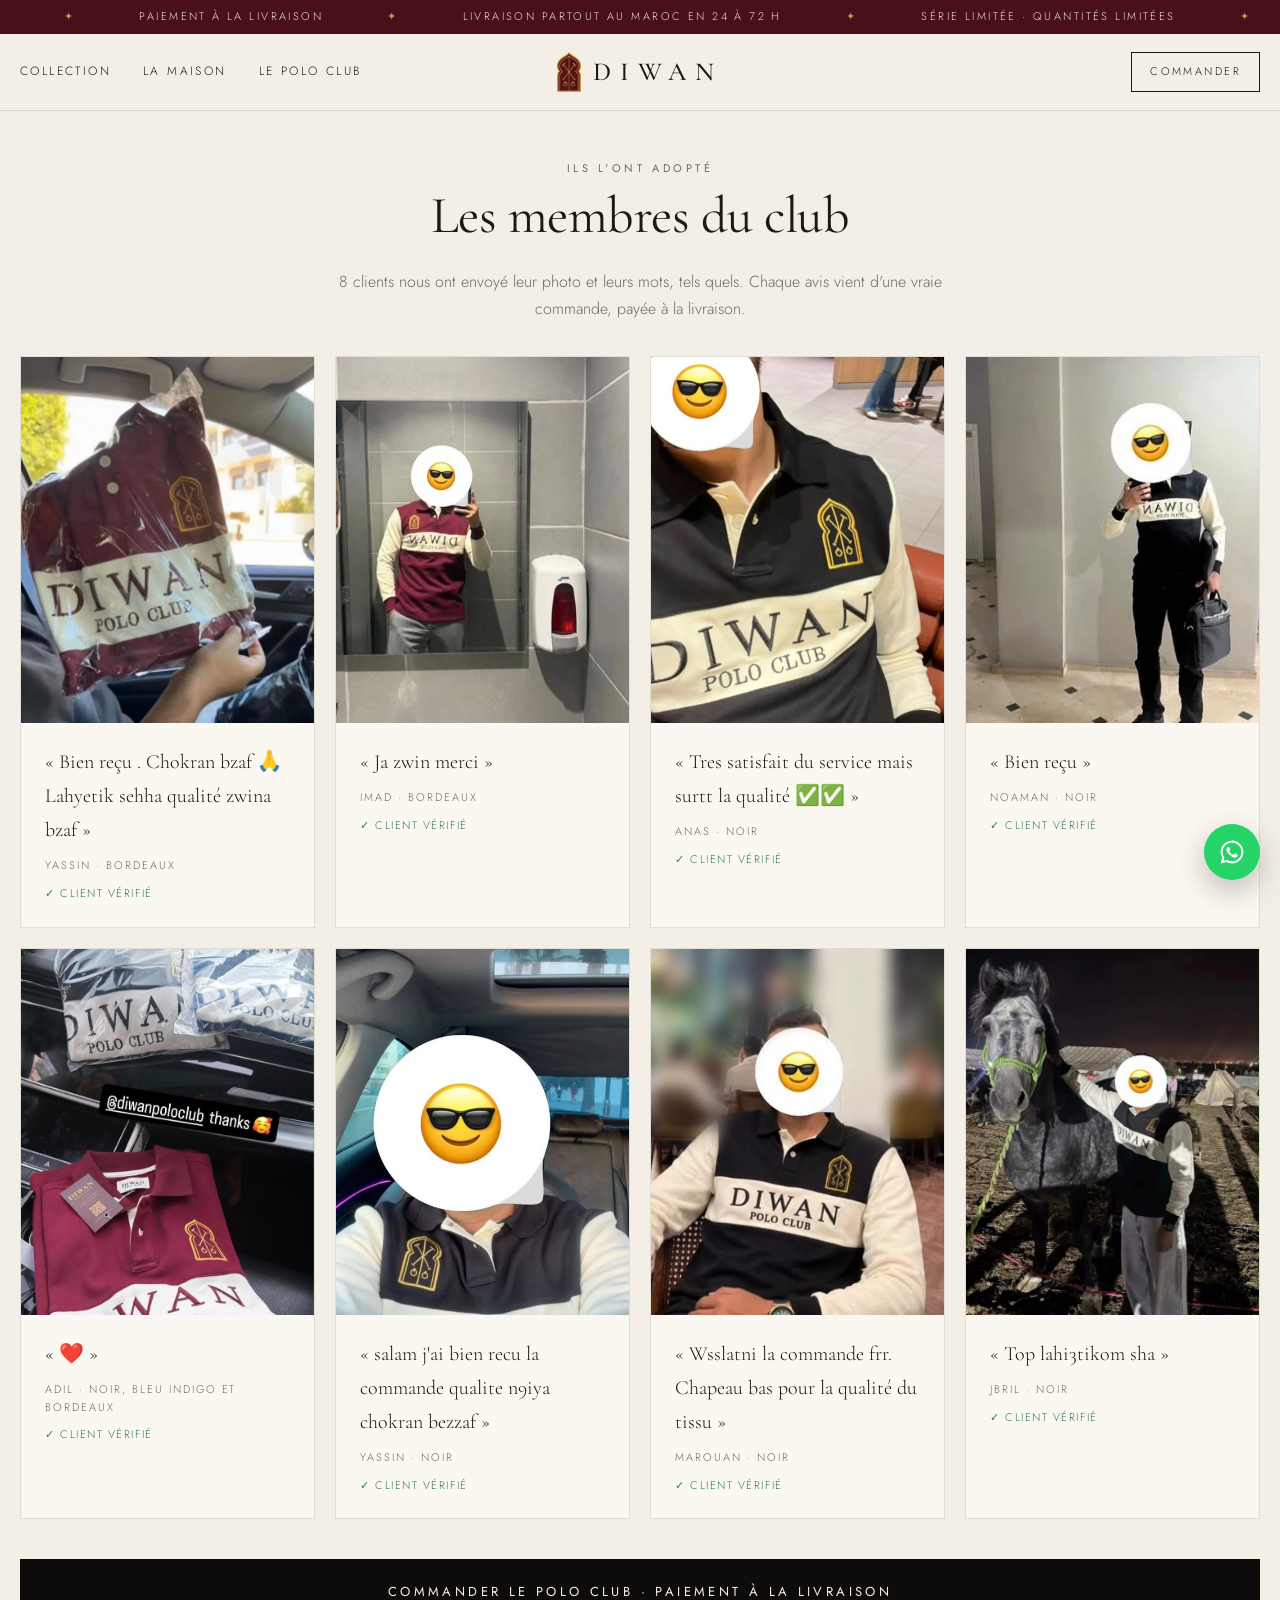
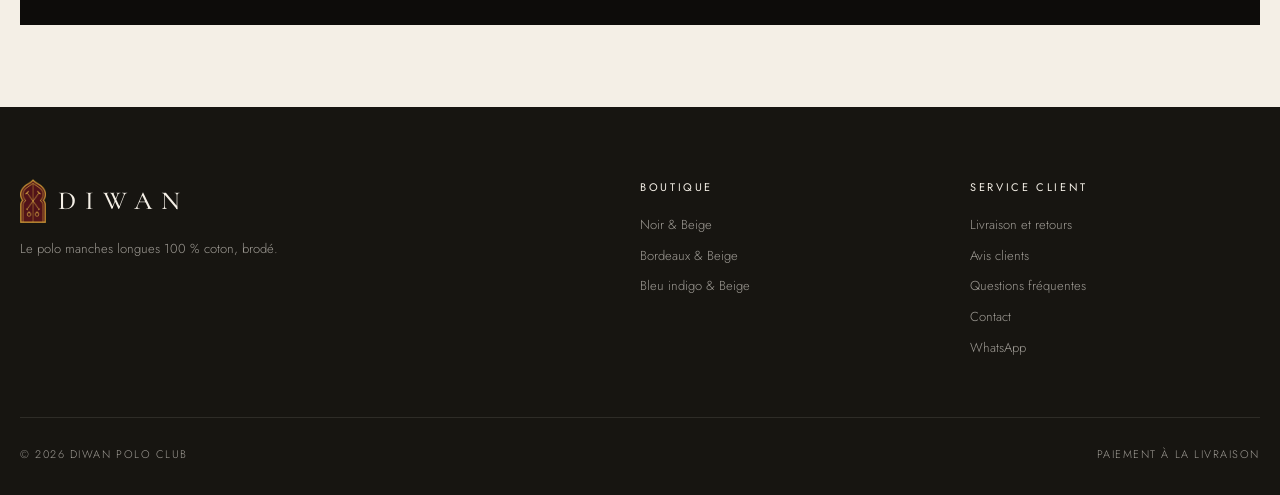
==== avis.html @ 59dc6725 "Avis : bande qui défile seule et au doigt, avis du coloris choisi en premier, page avis.html avec to" ====
<!doctype html>
<html lang="fr">
<head>
  <meta charset="utf-8">
  <meta name="viewport" content="width=device-width, initial-scale=1, viewport-fit=cover">
  <title>Avis clients et photos réelles · DIWAN POLO CLUB</title>
  <meta name="description" content="Les avis et les photos de vrais clients du Polo Club DIWAN, polo manches longues 100 % coton brodé, livré partout au Maroc et payé à la livraison.">
  <link rel="canonical" href="https://diwanclub.ma/avis.html">
  <meta name="theme-color" content="#f4efe6">
  <link rel="icon" type="image/png" href="assets/favicon.png">
  <link rel="apple-touch-icon" href="assets/apple-touch-icon.png">
  <link rel="preconnect" href="https://fonts.googleapis.com">
  <link rel="preconnect" href="https://fonts.gstatic.com" crossorigin>
  <link href="https://fonts.googleapis.com/css2?family=Cormorant+Garamond:ital,wght@0,400;0,500;0,600;1,400&family=Jost:wght@300;400;500&display=swap" rel="stylesheet">
  <link rel="stylesheet" href="css/style.css?v=61">
</head>
<body data-page="avis">

  <div class="annonce"><div class="annonce-piste"></div></div>

  <header class="entete page">
    <div class="wrap">
      <nav class="nav">
        <a href="index.html#collection-section">Collection</a>
        <a href="index.html#maison">La Maison</a>
        <a href="produit.html">Le Polo Club</a>
      </nav>
      <a href="index.html" class="logo" aria-label="DIWAN POLO CLUB, accueil">
        <img class="embleme" src="assets/logo.png" alt="" width="239" height="400">
        <span>DIWAN</span>
      </a>
      <div class="entete-droite"><a href="produit.html" class="btn-entete"><span>Commander</span></a></div>
    </div>
  </header>

  <main>
    <div class="wrap page-texte" style="max-width:1240px">
      <div class="avis-page-tete">
        <p class="eyebrow">Ils l'ont adopté</p>
        <h1>Les membres du club</h1>
        <p><span id="avis-nombre"></span> clients nous ont envoyé leur photo et leurs mots, tels quels. Chaque avis vient d'une vraie commande, payée à la livraison.</p>
      </div>
      <div class="avis-grille avis-toutes" id="avis-page"></div>
      <p class="page-cta"><a href="produit.html" data-vers-produit class="btn btn-noir"><span>Commander le Polo Club · paiement à la livraison</span></a></p>
    </div>
  </main>

  <footer class="pied">
    <div class="wrap">
      <div class="pied-grille">
        <div>
          <div class="logo"><img class="embleme" src="assets/logo.png" alt="" width="239" height="400"><span>DIWAN</span></div>
          <p>Le polo manches longues 100 % coton, brodé.</p>
        </div>
        <div>
          <h4>Boutique</h4>
          <ul><li><a href="produit.html?coloris=noir">Noir & Beige</a></li><li><a href="produit.html?coloris=bordeaux">Bordeaux & Beige</a></li><li><a href="produit.html?coloris=marine">Bleu indigo & Beige</a></li></ul>
        </div>
        <div>
          <h4>Service client</h4>
          <ul><li><a href="livraison-retours.html">Livraison et retours</a></li><li><a href="avis.html">Avis clients</a></li><li><a href="faq.html">Questions fréquentes</a></li><li><a href="contact.html">Contact</a></li><li><a class="lien-wa" href="#">WhatsApp</a></li></ul>
        </div>
      </div>
      <div class="pied-bas"><span>© <span data-annee></span> DIWAN POLO CLUB</span><span>Paiement à la livraison</span></div>
    </div>
  </footer>

  <a class="wa" href="#" target="_blank" rel="noopener" aria-label="Nous écrire sur WhatsApp">
    <svg viewBox="0 0 32 32"><path d="M16 3a13 13 0 0 0-11.2 19.6L3 29l6.6-1.7A13 13 0 1 0 16 3zm0 23.7a10.7 10.7 0 0 1-5.5-1.5l-.4-.2-3.9 1 1-3.8-.2-.4A10.7 10.7 0 1 1 16 26.7zm5.9-8c-.3-.2-1.9-.9-2.2-1s-.5-.2-.7.2-.8 1-1 1.2-.4.2-.7.1a8.8 8.8 0 0 1-4.4-3.8c-.3-.6.3-.5 1-1.7.1-.2 0-.4 0-.5l-1-2.4c-.3-.6-.5-.5-.7-.5h-.6a1.2 1.2 0 0 0-.9.4 3.6 3.6 0 0 0-1.1 2.7 6.3 6.3 0 0 0 1.3 3.3 14.4 14.4 0 0 0 5.5 4.9c2 .9 2.8 1 3.9.8a3.3 3.3 0 0 0 2.1-1.5 2.7 2.7 0 0 0 .2-1.5c-.1-.1-.3-.2-.6-.3z"/></svg>
  </a>

  <script src="js/config.js?v=61"></script>
  <script src="js/app.js?v=61"></script>
</body>
</html>
---- css/style.css ----
:root {
  --noir: #0d0c0a;
  --bordeaux: #4a1019;
  --noir-2: #171511;
  --creme: #f4efe6;
  --creme-2: #e9e2d4;
  --or: #b8975a;
  --or-clair: #d6bd8c;
  --texte: #1b1915;
  --gris: #6f6a60;
  --ligne: rgba(27, 25, 21, 0.12);
  --serif: "Cormorant Garamond", "Times New Roman", serif;
  --sans: "Jost", "Helvetica Neue", Arial, sans-serif;
  --ease: cubic-bezier(0.22, 1, 0.36, 1);
}

* { box-sizing: border-box; margin: 0; padding: 0; }
html { scroll-behavior: smooth; }
body {
  font-family: var(--sans);
  font-weight: 300;
  color: var(--texte);
  background: var(--creme);
  line-height: 1.6;
  -webkit-font-smoothing: antialiased;
  overflow-x: hidden;
}
img, video, svg { display: block; max-width: 100%; }
a { color: inherit; text-decoration: none; }
button { font: inherit; cursor: pointer; border: 0; background: none; color: inherit; }

.wrap { width: min(1240px, 100% - 32px); margin-inline: auto; }
.eyebrow {
  font-size: 11px; letter-spacing: 0.32em; text-transform: uppercase; font-weight: 400; color: var(--or);
}
.serif { font-family: var(--serif); font-weight: 400; }
h1, h2, h3 { font-family: var(--serif); font-weight: 400; line-height: 1.08; letter-spacing: -0.01em; }

/* ---------- Bandeau + en-tête ---------- */
.annonce {
  background: var(--noir); color: var(--creme-2); font-size: 11px; letter-spacing: 0.22em;
  text-transform: uppercase; overflow: hidden; white-space: nowrap; height: 34px; display: flex; align-items: center;
}
.annonce-piste { display: inline-flex; gap: 64px; animation: defile 38s linear infinite; padding-left: 64px; }
.annonce-piste span::before { content: "✦"; color: var(--or); margin-right: 64px; }
@keyframes defile { to { transform: translateX(-50%); } }

.entete {
  position: sticky; top: 0; z-index: 50; transition: background 0.5s var(--ease), color 0.5s var(--ease), border-color 0.5s;
  border-bottom: 1px solid transparent;
}
.entete.sur-video { position: absolute; left: 0; right: 0; top: 34px; color: var(--creme); }
.entete.solide { position: fixed; top: 0; background: rgba(244, 239, 230, 0.94); color: var(--texte); backdrop-filter: blur(14px); border-color: var(--ligne); }
.entete.page { background: var(--creme); border-color: var(--ligne); }
.entete .wrap { display: grid; grid-template-columns: 1fr auto 1fr; align-items: center; height: 76px; }
.logo { font-family: var(--serif); font-size: 26px; letter-spacing: 0.34em; text-align: center; font-weight: 500; }
.nav { display: flex; gap: 32px; font-size: 12px; letter-spacing: 0.2em; text-transform: uppercase; }
.nav a { position: relative; }
.nav a::after { content: ""; position: absolute; left: 0; bottom: -4px; height: 1px; width: 0; background: currentColor; transition: width 0.4s var(--ease); }
.nav a:hover::after { width: 100%; }
.entete-droite { display: flex; justify-content: flex-end; }
.btn-entete { font-size: 11px; letter-spacing: 0.22em; text-transform: uppercase; border: 1px solid currentColor; padding: 10px 18px; transition: 0.3s; }
.btn-entete:hover { background: currentColor; }
.btn-entete:hover span { color: var(--noir); }
.entete.solide .btn-entete:hover span, .entete.page .btn-entete:hover span { color: var(--creme); }

/* ---------- Boutons ---------- */
.btn {
  display: inline-flex; align-items: center; justify-content: center; gap: 12px;
  padding: 18px 38px; font-size: 12px; letter-spacing: 0.26em; text-transform: uppercase; font-weight: 400;
  position: relative; overflow: hidden; transition: color 0.5s var(--ease);
}
.btn::before { content: ""; position: absolute; inset: 0; transform: translateY(101%); transition: transform 0.5s var(--ease); z-index: 0; }
.btn > * { position: relative; z-index: 1; }
.btn-clair { background: var(--creme); color: var(--noir); }
.btn-clair::before { background: var(--or); }
.btn-clair:hover::before { transform: translateY(0); }
.btn-ligne { border: 1px solid rgba(244, 239, 230, 0.6); color: var(--creme); }
.btn-ligne::before { background: var(--creme); }
.btn-ligne:hover { color: var(--noir); }
.btn-ligne:hover::before { transform: translateY(0); }
.btn-noir { background: var(--noir); color: var(--creme); width: 100%; padding: 22px; font-size: 13px; }
.btn-noir::before { background: var(--or); }
.btn-noir:hover::before { transform: translateY(0); }
.btn-noir:disabled { opacity: 0.6; cursor: wait; }

/* ---------- Héros vidéo ---------- */
.heros { position: relative; height: 100svh; min-height: 640px; background: var(--noir); color: var(--creme); overflow: hidden; }
.heros video, .heros .heros-anim { position: absolute; inset: 0; width: 100%; height: 100%; object-fit: cover; }
.heros video { opacity: 0; transition: opacity 1.4s var(--ease); }
.heros video.pret { opacity: 1; }
.heros::after { content: ""; position: absolute; inset: 0; background: linear-gradient(180deg, rgba(13,12,10,.45) 0%, rgba(13,12,10,.05) 40%, rgba(13,12,10,.7) 100%); }
.heros-anim { background: radial-gradient(ellipse at 70% 40%, #5a1420 0%, var(--noir) 65%); display: grid; place-items: center; }
.heros-anim svg { width: min(46vh, 70vw); opacity: 0.9; animation: flotte 9s ease-in-out infinite; filter: drop-shadow(0 40px 60px rgba(0,0,0,.6)); }
@keyframes flotte { 50% { transform: translateY(-14px) rotate(-1deg); } }
.heros-contenu { position: absolute; inset: auto 0 0 0; z-index: 2; padding-bottom: clamp(48px, 9vh, 110px); }
.heros h1 { font-size: clamp(46px, 8.4vw, 128px); max-width: 12ch; margin: 18px 0 28px; }
.heros h1 em { font-style: italic; color: var(--or-clair); }
.heros p.sous { font-size: clamp(15px, 1.4vw, 18px); max-width: 44ch; color: rgba(244,239,230,.82); margin-bottom: 36px; }
.heros .actions { display: flex; gap: 14px; flex-wrap: wrap; }
.defiler { position: absolute; right: 32px; bottom: 40px; z-index: 2; writing-mode: vertical-rl; font-size: 10px; letter-spacing: .3em; text-transform: uppercase; color: rgba(244,239,230,.7); display: flex; align-items: center; gap: 14px; }
.defiler::after { content: ""; width: 1px; height: 60px; background: linear-gradient(var(--creme), transparent); animation: goutte 2.2s var(--ease) infinite; }
@keyframes goutte { 0% { transform: scaleY(0); transform-origin: top; } 50% { transform: scaleY(1); transform-origin: top; } 51% { transform-origin: bottom; } 100% { transform: scaleY(0); transform-origin: bottom; } }

/* ---------- Sections ---------- */
section { padding: clamp(80px, 12vw, 160px) 0; }
.titre-section { text-align: center; margin-bottom: clamp(48px, 7vw, 88px); }
.titre-section h2 { font-size: clamp(38px, 5.4vw, 72px); margin-top: 16px; }
.titre-section p { color: var(--gris); max-width: 52ch; margin: 18px auto 0; }

.collection { display: grid; grid-template-columns: repeat(3, 1fr); gap: clamp(14px, 2vw, 28px); }
.carte { display: block; group: carte; }
.carte-visuel { aspect-ratio: 4 / 5; background: var(--creme-2); position: relative; overflow: hidden; }
.carte-visuel > * { position: absolute; inset: 0; width: 100%; height: 100%; object-fit: cover; transition: transform 1.2s var(--ease); }
.carte:hover .carte-visuel > * { transform: scale(1.05); }
.carte-visuel .polo-svg { padding: 14%; }
.carte-tag { position: absolute; top: 16px; left: 16px; z-index: 2; font-size: 10px; letter-spacing: .24em; text-transform: uppercase; background: var(--creme); padding: 6px 10px; }
.carte-voir { position: absolute; left: 16px; right: 16px; bottom: 16px; z-index: 2; background: var(--noir); color: var(--creme); text-align: center; padding: 14px; font-size: 11px; letter-spacing: .26em; text-transform: uppercase; transform: translateY(calc(100% + 20px)); transition: transform .6s var(--ease); }
.carte:hover .carte-voir { transform: translateY(0); }
.carte-info { display: flex; justify-content: space-between; align-items: baseline; padding-top: 18px; gap: 12px; }
.carte-info h3 { font-size: 26px; }
.carte-info small { display: block; color: var(--gris); font-size: 13px; margin-top: 4px; font-family: var(--sans); }
.carte-prix { font-size: 15px; letter-spacing: .06em; white-space: nowrap; }
.pastilles { display: flex; gap: 6px; margin-top: 10px; }
.pastilles i { width: 12px; height: 12px; border-radius: 50%; border: 1px solid var(--ligne); }

/* Manifeste */
.manifeste { background: var(--noir); color: var(--creme); text-align: center; }
.manifeste blockquote { font-family: var(--serif); font-size: clamp(30px, 4.2vw, 58px); line-height: 1.2; max-width: 22ch; margin: 28px auto 0; }
.manifeste blockquote em { color: var(--or-clair); }
.chiffres { display: grid; grid-template-columns: repeat(4, 1fr); margin-top: clamp(64px, 9vw, 120px); border-top: 1px solid rgba(244,239,230,.14); }
.chiffres div { padding: 40px 12px 0; border-right: 1px solid rgba(244,239,230,.14); }
.chiffres div:last-child { border-right: 0; }
.chiffres strong { display: block; font-family: var(--serif); font-weight: 400; font-size: clamp(40px, 5vw, 68px); color: var(--or-clair); line-height: 1; }
.chiffres span { font-size: 11px; letter-spacing: .24em; text-transform: uppercase; color: rgba(244,239,230,.66); display: block; margin-top: 14px; }

/* Atelier split */
.split { display: grid; grid-template-columns: 1fr 1fr; gap: clamp(32px, 6vw, 100px); align-items: center; }
.split-visuel { aspect-ratio: 4/5; background: linear-gradient(160deg, #5a1420, var(--noir)); position: relative; overflow: hidden; display: grid; place-items: center; color: var(--creme); }
.split-visuel .trame { position: absolute; inset: 0; opacity: .18; background-image: radial-gradient(circle, var(--or-clair) 1px, transparent 1.4px); background-size: 9px 9px; }
.split-visuel span { position: relative; font-family: var(--serif); font-size: clamp(40px, 6vw, 84px); font-style: italic; }
.split h2 { font-size: clamp(36px, 4.6vw, 62px); margin: 18px 0 28px; }
.split p { color: var(--gris); margin-bottom: 18px; max-width: 52ch; }
.liste-fine { list-style: none; margin: 32px 0 40px; border-top: 1px solid var(--ligne); }
.liste-fine li { display: flex; justify-content: space-between; padding: 16px 0; border-bottom: 1px solid var(--ligne); font-size: 14px; }
.liste-fine li b { font-weight: 400; }
.lien-souligne { font-size: 12px; letter-spacing: .24em; text-transform: uppercase; border-bottom: 1px solid currentColor; padding-bottom: 6px; }

/* Engagements */
.engagements { display: grid; grid-template-columns: repeat(4, 1fr); gap: 1px; background: var(--ligne); border-block: 1px solid var(--ligne); }
.engagements div { background: var(--creme); padding: 40px 28px; }
.engagements svg { width: 28px; height: 28px; stroke: var(--or); fill: none; stroke-width: 1.2; margin-bottom: 20px; }
.engagements h3 { font-size: 22px; margin-bottom: 8px; }
.engagements p { font-size: 14px; color: var(--gris); }

/* Appel final */
.appel { background: var(--noir); color: var(--creme); text-align: center; position: relative; overflow: hidden; }
.appel h2 { font-size: clamp(42px, 6.4vw, 92px); max-width: 14ch; margin: 22px auto 36px; }
.appel p { color: rgba(244,239,230,.7); margin-bottom: 40px; }

/* Pied */
.pied { background: var(--noir-2); color: rgba(244,239,230,.62); padding: 72px 0 32px; font-size: 13px; }
.pied-grille { display: grid; grid-template-columns: 2fr 1fr 1fr; gap: 40px; padding-bottom: 48px; border-bottom: 1px solid rgba(244,239,230,.1); }
.pied .logo { text-align: left; color: var(--creme); margin-bottom: 16px; }
.pied h4 { font-size: 11px; letter-spacing: .24em; text-transform: uppercase; color: var(--creme); font-weight: 400; margin-bottom: 18px; }
.pied li { list-style: none; margin-bottom: 10px; }
.pied-bas { padding-top: 28px; display: flex; justify-content: space-between; gap: 16px; flex-wrap: wrap; font-size: 11px; letter-spacing: .14em; text-transform: uppercase; }

/* Bouton WhatsApp */
.wa { position: fixed; right: 20px; bottom: 20px; z-index: 60; width: 56px; height: 56px; border-radius: 50%; background: #25d366; display: grid; place-items: center; box-shadow: 0 10px 30px rgba(0,0,0,.25); transition: transform .3s; }
.wa:hover { transform: scale(1.08); }
.wa svg { width: 28px; height: 28px; fill: #fff; }

/* Apparition au défilement */
.revele { opacity: 0; transform: translateY(36px); transition: opacity 1.1s var(--ease), transform 1.1s var(--ease); }
.revele.vu { opacity: 1; transform: none; }
.revele.d1 { transition-delay: .12s; } .revele.d2 { transition-delay: .24s; } .revele.d3 { transition-delay: .36s; }

/* ============================================================
   PAGE PRODUIT
   ============================================================ */
.fil { font-size: 11px; letter-spacing: .2em; text-transform: uppercase; color: var(--gris); padding: 22px 0; }
.fil a:hover { color: var(--texte); }
.offre-haut { text-align: center; font-size: 15px; color: var(--texte); padding: 12px 0; line-height: 1.4; }
.offre-haut b { color: var(--bordeaux); font-weight: 600; }
.offre-haut s { color: var(--gris); }
.offre-haut small { display: block; font-size: 12px; color: var(--gris); }
.produit { display: grid; grid-template-columns: 1.15fr 1fr; gap: clamp(28px, 5vw, 80px); align-items: start; padding-bottom: 80px; }
.galerie { display: grid; grid-template-columns: 76px 1fr; gap: 14px; position: sticky; top: 96px; }
.vignettes { display: flex; flex-direction: column; gap: 10px; }
.vignettes button { aspect-ratio: 4/5; background: var(--creme-2); border: 1px solid transparent; overflow: hidden; padding: 0; }
.vignettes button.actif { border-color: var(--texte); }
.vignettes button > * { width: 100%; height: 100%; object-fit: cover; }
.vignettes .polo-svg { padding: 12%; }
.visuel-principal { aspect-ratio: 4/5; background: var(--creme-2); position: relative; overflow: hidden; }
.visuel-principal > img, .visuel-principal > .polo-svg { position: absolute; inset: 0; width: 100%; height: 100%; object-fit: cover; transition: opacity .5s; }
.visuel-principal .polo-svg { padding: 12%; }
.badge-serie { position: absolute; top: 18px; left: 18px; z-index: 2; background: var(--noir); color: var(--creme); font-size: 10px; letter-spacing: .24em; text-transform: uppercase; padding: 8px 12px; }

.achat h1 { font-size: clamp(40px, 4.6vw, 62px); margin: 12px 0 6px; }
.achat .accroche { font-family: var(--serif); font-style: italic; font-size: 22px; color: var(--gris); margin-bottom: 22px; }
.ligne-prix { display: flex; align-items: baseline; gap: 14px; margin-bottom: 8px; }
.ligne-prix .prix { font-size: 26px; letter-spacing: .02em; font-weight: 400; }
.ligne-prix s { color: var(--gris); }
.ligne-prix .eco { font-size: 11px; letter-spacing: .18em; text-transform: uppercase; color: var(--or); }
.stock { display: flex; align-items: center; gap: 10px; font-size: 13px; color: var(--gris); margin: 14px 0 28px; }
.stock-barre { flex: 0 0 120px; height: 3px; background: var(--creme-2); position: relative; }
.stock-barre i { position: absolute; inset: 0 auto 0 0; background: var(--or); }
.point-vivant { width: 8px; height: 8px; border-radius: 50%; background: #3f8f5a; box-shadow: 0 0 0 0 rgba(63,143,90,.6); animation: pulse 2s infinite; }
@keyframes pulse { 70% { box-shadow: 0 0 0 10px rgba(63,143,90,0); } 100% { box-shadow: 0 0 0 0 rgba(63,143,90,0); } }

.choix { margin-bottom: 26px; }
.choix-titre { display: flex; justify-content: space-between; font-size: 11px; letter-spacing: .22em; text-transform: uppercase; margin-bottom: 12px; }
.choix-titre button { text-decoration: underline; text-underline-offset: 4px; letter-spacing: .14em; color: var(--gris); }
.choix-titre em { font-style: normal; color: var(--gris); letter-spacing: .08em; text-transform: none; font-size: 13px; }
.couleurs { display: flex; gap: 12px; }
.couleurs button { width: 38px; height: 38px; border-radius: 50%; border: 1px solid var(--ligne); outline: 1px solid transparent; outline-offset: 3px; transition: outline-color .2s; }
.couleurs button.actif { outline-color: var(--texte); }
.tailles { display: grid; grid-template-columns: repeat(5, 1fr); gap: 8px; }
.tailles button { border: 1px solid var(--ligne); padding: 14px 0; font-size: 14px; transition: .2s; }
.tailles button:hover { border-color: var(--texte); }
.tailles button.actif { background: var(--noir); color: var(--creme); border-color: var(--noir); }
.offres { display: grid; gap: 10px; }
.offre { display: grid; grid-template-columns: auto 1fr auto; gap: 14px; align-items: center; border: 1px solid var(--ligne); padding: 16px 18px; text-align: left; position: relative; transition: .25s; background: transparent; }
.offre.actif { border-color: var(--texte); background: #fbf8f2; }
.offre .radio { width: 18px; height: 18px; border-radius: 50%; border: 1px solid var(--texte); display: grid; place-items: center; }
.offre.actif .radio::after { content: ""; width: 10px; height: 10px; border-radius: 50%; background: var(--texte); }
.offre b { font-weight: 400; font-size: 15px; display: block; }
.offre small { color: var(--gris); font-size: 12px; }
.offre .p { text-align: right; font-size: 16px; }
.offre .p s { display: block; font-size: 12px; color: var(--gris); }
.offre .ruban { position: absolute; top: -9px; right: 16px; background: var(--or); color: var(--noir); font-size: 9px; letter-spacing: .2em; text-transform: uppercase; padding: 3px 8px; }

.formulaire { border: 1px solid var(--texte); padding: 26px 22px 22px; margin-top: 30px; background: #fbf8f2; position: relative; }
.formulaire-titre { position: absolute; top: -11px; left: 50%; transform: translateX(-50%); background: #fbf8f2; padding: 0 14px; font-size: 11px; letter-spacing: .24em; text-transform: uppercase; white-space: nowrap; }
.champ { margin-bottom: 12px; }
.champ label { display: block; font-size: 11px; letter-spacing: .16em; text-transform: uppercase; color: var(--gris); margin-bottom: 6px; }
.champ input, .champ select { width: 100%; padding: 14px 14px; border: 1px solid var(--ligne); background: #fff; font: inherit; font-size: 15px; color: var(--texte); border-radius: 0; -webkit-appearance: none; appearance: none; }
.champ select { background-image: linear-gradient(45deg, transparent 50%, var(--texte) 50%), linear-gradient(135deg, var(--texte) 50%, transparent 50%); background-position: calc(100% - 20px) 50%, calc(100% - 15px) 50%; background-size: 5px 5px; background-repeat: no-repeat; }
.champ input:focus, .champ select:focus { outline: none; border-color: var(--texte); }
.champ.erreur input, .champ.erreur select { border-color: #a33a2a; }
.champ .msg { color: #a33a2a; font-size: 12px; margin-top: 4px; display: none; }
.champ.erreur .msg { display: block; }
.deux { display: grid; grid-template-columns: 1fr 1fr; gap: 12px; }
.recap { display: flex; justify-content: space-between; padding: 14px 0; margin: 6px 0 14px; border-top: 1px solid var(--ligne); font-size: 14px; }
.recap b { font-weight: 400; font-size: 18px; }
.sous-cta { text-align: center; font-size: 12px; color: var(--gris); margin-top: 12px; }

.assurances { display: grid; grid-template-columns: repeat(3, 1fr); gap: 8px; margin-top: 20px; }
.assurances div { text-align: center; font-size: 11px; letter-spacing: .06em; color: var(--gris); padding: 14px 6px; border: 1px solid var(--ligne); }
.assurances svg { width: 22px; height: 22px; margin: 0 auto 8px; stroke: var(--texte); fill: none; stroke-width: 1.2; }

.accordeon { border-top: 1px solid var(--ligne); margin-top: 30px; }
.accordeon details { border-bottom: 1px solid var(--ligne); }
.accordeon summary { list-style: none; cursor: pointer; display: flex; justify-content: space-between; padding: 18px 0; font-size: 12px; letter-spacing: .22em; text-transform: uppercase; }
.accordeon summary::-webkit-details-marker { display: none; }
.accordeon summary::after { content: "+"; font-size: 18px; line-height: 1; transition: transform .3s; }
.accordeon details[open] summary::after { transform: rotate(45deg); }
.accordeon .contenu { padding: 0 0 20px; font-size: 14px; color: var(--gris); }
.accordeon .contenu li { margin-left: 18px; margin-bottom: 4px; }

/* Lettre de vente */
.lettre { background: #fbf8f2; border-block: 1px solid var(--ligne); }
.lettre-corps { max-width: 720px; margin-inline: auto; font-size: 18px; line-height: 1.8; }
.lettre-corps h2 { font-size: clamp(36px, 4.8vw, 60px); text-align: center; margin: 18px 0 40px; }
.lettre-corps p { margin-bottom: 22px; }
.lettre-corps p.grand { font-family: var(--serif); font-size: 26px; line-height: 1.45; }
.lettre-corps strong { font-weight: 500; }
.lettre-corps .souligne { background: linear-gradient(transparent 62%, rgba(184,151,90,.35) 62%); }
.puces { list-style: none; margin: 34px 0; }
.puces li { padding: 16px 0 16px 40px; border-bottom: 1px solid var(--ligne); position: relative; }
.puces li::before { content: "✦"; position: absolute; left: 6px; top: 16px; color: var(--or); }
.signature { font-family: var(--serif); font-style: italic; font-size: 28px; margin-top: 34px; }
.ps { margin-top: 40px; padding-top: 28px; border-top: 1px solid var(--ligne); font-size: 16px; }
.ps b { font-weight: 500; }

.comparatif { width: 100%; border-collapse: collapse; font-size: 15px; }
.comparatif th, .comparatif td { padding: 18px 14px; border-bottom: 1px solid var(--ligne); text-align: center; }
.comparatif th { font-weight: 400; font-size: 11px; letter-spacing: .2em; text-transform: uppercase; color: var(--gris); }
.comparatif td:first-child, .comparatif th:first-child { text-align: left; }
.comparatif .nous { background: var(--noir); color: var(--creme); }
.comparatif th.nous { color: var(--or-clair); }
.oui { color: var(--or); } .non { color: #b0a99c; }

.garantie { display: grid; grid-template-columns: auto 1fr; gap: 36px; align-items: center; border: 1px solid var(--texte); padding: clamp(28px, 4vw, 56px); max-width: 900px; margin-inline: auto; }
.sceau { width: 130px; height: 130px; border-radius: 50%; border: 1px solid var(--or); display: grid; place-items: center; text-align: center; font-family: var(--serif); font-size: 18px; line-height: 1.15; color: var(--or); position: relative; }
.sceau::before { content: ""; position: absolute; inset: 6px; border-radius: 50%; border: 1px dashed var(--or); }
.garantie h3 { font-size: 34px; margin-bottom: 12px; }
.garantie p { color: var(--gris); }

.avis-grille { display: grid; grid-template-columns: repeat(3, 1fr); gap: 20px; }
.avis-carte { background: #fbf8f2; padding: 30px; border: 1px solid var(--ligne); }
.etoiles { color: var(--or); letter-spacing: 4px; margin-bottom: 14px; }
.avis-carte p { font-family: var(--serif); font-size: 20px; line-height: 1.45; margin-bottom: 18px; }
.avis-carte small { font-size: 11px; letter-spacing: .18em; text-transform: uppercase; color: var(--gris); }

.faq { max-width: 820px; margin-inline: auto; }
.faq .accordeon summary { font-family: var(--serif); text-transform: none; letter-spacing: 0; font-size: 22px; }
.faq .accordeon .contenu { font-size: 16px; }

.barre-collante { position: fixed; left: 0; right: 0; bottom: 0; z-index: 55; background: var(--creme); border-top: 1px solid var(--ligne); padding: 12px 16px; display: none; align-items: center; gap: 14px; transform: translateY(100%); transition: transform .5s var(--ease); }
.barre-collante.visible { transform: none; }
.barre-collante .info { flex: 1; font-size: 13px; line-height: 1.3; }
.barre-collante .info b { font-weight: 400; display: block; font-family: var(--serif); font-size: 18px; }
.barre-collante .btn { padding: 16px 22px; width: auto; }

.tableau-tailles { width: 100%; border-collapse: collapse; font-size: 14px; }
.tableau-tailles th, .tableau-tailles td { border-bottom: 1px solid var(--ligne); padding: 12px 8px; text-align: center; }
.tableau-tailles th { font-weight: 400; font-size: 11px; letter-spacing: .14em; text-transform: uppercase; color: var(--gris); }

dialog { border: 0; padding: 0; max-width: min(640px, calc(100% - 32px)); width: 100%; background: var(--creme); color: var(--texte); margin: auto; }
dialog::backdrop { background: rgba(13,12,10,.6); backdrop-filter: blur(4px); }
.dialog-corps { padding: 36px 28px; position: relative; }
.dialog-corps h3 { font-size: 34px; margin-bottom: 20px; }
.fermer { position: absolute; top: 14px; right: 18px; font-size: 26px; line-height: 1; }

/* Merci */
.merci { min-height: 100svh; display: grid; place-items: center; text-align: center; padding: 120px 16px 80px; }
.merci h1 { font-size: clamp(48px, 7vw, 96px); margin: 20px 0; }
.merci p { color: var(--gris); max-width: 46ch; margin: 0 auto 14px; }
.merci .boite { border: 1px solid var(--ligne); background: #fbf8f2; padding: 24px; margin: 36px auto; max-width: 460px; text-align: left; font-size: 14px; }
.merci .boite div { display: flex; justify-content: space-between; padding: 8px 0; border-bottom: 1px solid var(--ligne); gap: 16px; }
.merci .boite div:last-child { border: 0; }
.coche { width: 76px; height: 76px; border-radius: 50%; border: 1px solid var(--or); display: grid; place-items: center; margin: 0 auto; }
.coche svg { width: 32px; stroke: var(--or); fill: none; stroke-width: 1.4; stroke-dasharray: 40; animation: trace 1s .3s var(--ease) backwards; }
@keyframes trace { to { stroke-dashoffset: 0; } }

/* ============================================================
   MOBILE
   ============================================================ */
@media (max-width: 900px) {
  .nav { display: none; }
  .entete .wrap { grid-template-columns: 1fr auto; height: 64px; }
  .logo { text-align: left; font-size: 20px; letter-spacing: .28em; }
  .entete .wrap > .nav { display: none; }
  .collection { grid-template-columns: 1fr; gap: 44px; }
  .carte-voir { transform: none; }
  .chiffres { grid-template-columns: repeat(2, 1fr); }
  .chiffres div { padding: 32px 12px; border-bottom: 1px solid rgba(244,239,230,.14); }
  .chiffres div:nth-child(2) { border-right: 0; }
  .split { grid-template-columns: 1fr; }
  .engagements { grid-template-columns: 1fr 1fr; }
  .pied-grille { grid-template-columns: 1fr; }
  .produit { grid-template-columns: 1fr; }
  .galerie { position: static; grid-template-columns: 1fr; margin-inline: -16px; }
  .vignettes { flex-direction: row; order: 2; padding-inline: 16px; overflow-x: auto; }
  .vignettes button { flex: 0 0 64px; }
  .avis-grille { grid-template-columns: 1fr; }
  .garantie { grid-template-columns: 1fr; text-align: center; justify-items: center; }
  .barre-collante { display: flex; }
  .wa { bottom: 88px; }
  .defiler { display: none; }
  .comparatif { font-size: 13px; }
  .comparatif th, .comparatif td { padding: 14px 6px; }
  .lettre-corps { font-size: 17px; }
}
@media (max-width: 520px) {
  .engagements { grid-template-columns: 1fr; }
  .heros .actions .btn { width: 100%; }
  .deux { grid-template-columns: 1fr; }
}
@media (prefers-reduced-motion: reduce) {
  *, *::before, *::after { animation: none !important; transition: none !important; }
  .revele { opacity: 1; transform: none; }
}

/* ============================================================
   DIWAN — compléments
   ============================================================ */
.logo { display: inline-flex; align-items: center; justify-content: center; gap: 12px; }
.embleme { width: 18px; height: 24px; fill: none; stroke: var(--or); stroke-width: 1.4; }
@media (max-width: 900px) { .logo { justify-content: flex-start; } }

/* Héros : diaporama photos portées avec zoom lent façon vidéo */
.heros-diapo { position: absolute; inset: 0; }
.diapo { position: absolute; inset: 0; opacity: 0; transition: opacity 1.8s var(--ease); }
.diapo.actif { opacity: 1; }
.diapo img { width: 100%; height: 100%; object-fit: cover; object-position: center 30%; transform: scale(1.12); }
.diapo.actif img { animation: kenburns 7s linear forwards; }
@keyframes kenburns { from { transform: scale(1.12) translateY(0); } to { transform: scale(1.02) translateY(-1.5%); } }
.diapo.dessin { background: radial-gradient(ellipse at 68% 42%, #5a1420 0%, var(--noir) 62%); display: grid; place-items: center; }
.diapo.dessin .polo-svg { width: min(52vh, 74vw); margin-left: 18vw; filter: drop-shadow(0 40px 60px rgba(0,0,0,.6)); animation: flotte 9s ease-in-out infinite; }
@media (max-width: 900px) { .diapo.dessin .polo-svg { width: 58vw; margin: -40vh 0 0; } }
.heros video { z-index: 0; }
.heros-contenu, .defiler { z-index: 2; }
.heros::after { z-index: 1; }

/* Cartes : deuxième photo au survol */
.carte-visuel .survol { opacity: 0; transition: opacity .8s var(--ease), transform 1.2s var(--ease); }
.carte:hover .carte-visuel .survol { opacity: 1; }
.carte-visuel .carte-tag, .carte-visuel .carte-voir { position: absolute; z-index: 3; inset: auto; }
.carte-visuel .carte-tag { top: 16px; left: 16px; width: auto; height: auto; }
.carte-visuel .carte-voir { left: 16px; right: 16px; bottom: 16px; width: auto; height: auto; }

.manifeste-texte { max-width: 54ch; margin: 32px auto 0; color: rgba(244,239,230,.7); }

/* Portés */
.portes-section { padding-bottom: 0; }
.portes { display: grid; grid-template-columns: repeat(3, 1fr); gap: clamp(10px, 1.6vw, 22px); }
.portes figure { aspect-ratio: 4/5; position: relative; overflow: hidden; background: var(--creme-2); }
.portes figure img, .portes figure .polo-svg { position: absolute; inset: 0; width: 100%; height: 100%; object-fit: cover; }
.portes figure .polo-svg { padding: 14%; }
.portes figcaption { position: absolute; left: 16px; bottom: 14px; font-size: 11px; letter-spacing: .24em; text-transform: uppercase; color: var(--creme); text-shadow: 0 1px 8px rgba(0,0,0,.5); }
@media (max-width: 900px) { .portes { grid-template-columns: 1fr 1fr 1fr; } }

/* Produit */
.note-serie { display: flex; align-items: center; gap: 10px; font-size: 13px; color: var(--gris); margin: 12px 0 30px; }
.phrase-coloris { font-family: var(--serif); font-style: italic; font-size: 18px; color: var(--gris); margin-top: 12px; }
.ligne-article { display: grid; grid-template-columns: 1fr; gap: 10px; padding: 14px 0; border-bottom: 1px solid var(--ligne); }
.ligne-article:first-child { padding-top: 4px; }
.ligne-article .num { font-size: 11px; letter-spacing: .2em; text-transform: uppercase; color: var(--gris); }
.mini-coloris { display: flex; gap: 10px; }
.mini-coloris button { width: 30px; height: 30px; border-radius: 50%; border: 1px solid var(--ligne); outline: 1px solid transparent; outline-offset: 3px; }
.mini-coloris button.actif { outline-color: var(--texte); }
.mini-tailles { display: grid; grid-template-columns: repeat(5, 1fr); gap: 6px; }
.mini-tailles button { border: 1px solid var(--ligne); padding: 10px 0; font-size: 13px; background: #fff; }
.mini-tailles button.actif { background: var(--noir); color: var(--creme); border-color: var(--noir); }
#lignes { margin-bottom: 18px; }
.msg-taille { color: #a33a2a; font-size: 13px; margin: -8px 0 14px; }
.recap small { display: block; font-size: 12px; color: var(--gris); }
.visuel-principal > img { object-fit: cover; }
.vignettes button img { width: 100%; height: 100%; object-fit: cover; }

.lettre-corps .sous-titre-lettre { font-size: clamp(28px, 3.4vw, 40px); margin: 48px 0 18px; }
.cta-lettre { margin: 44px 0 10px; }
.signature-nom { font-size: 12px; letter-spacing: .2em; text-transform: uppercase; color: var(--gris); }
.lien-inline { text-decoration: underline; text-underline-offset: 3px; color: var(--texte); font-size: inherit; }

.merci h1 #prenom { font-style: italic; }

/* Héros vidéo : le texte reste lisible sans masquer le polo */
.heros::after { background: linear-gradient(180deg, rgba(13,12,10,.5) 0%, rgba(13,12,10,0) 22%, rgba(13,12,10,0) 48%, rgba(13,12,10,.85) 84%, rgba(13,12,10,.95) 100%); }
@media (max-width: 900px) {
  /* Sur téléphone : la vidéo occupe le haut, le texte est posé dessous sur fond noir */
  .heros video, .heros-diapo { height: 60%; }
  .heros video { object-position: center 25%; }
  .heros::after { background: linear-gradient(180deg, rgba(13,12,10,.5) 0%, rgba(13,12,10,0) 16%, rgba(13,12,10,0) 44%, var(--noir) 60%); }
  .heros h1 { font-size: 38px; margin: 10px 0 14px; }
  .heros p.sous { font-size: 14px; margin-bottom: 20px; }
  .heros-contenu { padding-bottom: 28px; }
  .heros .actions { gap: 10px; }
  .heros .actions .btn { padding: 15px 20px; }
}

/* Photos réelles : remplissent leur cadre */
.visuel-principal img, .carte-visuel img, .portes figure img { position: absolute; inset: 0; width: 100%; height: 100%; object-fit: cover; object-position: center top; }
.vignettes button { position: relative; }
.vignettes button img { position: absolute; inset: 0; width: 100%; height: 100%; object-fit: cover; object-position: center top; }
.carte-visuel img { transition: transform 1.2s var(--ease), opacity .8s var(--ease); }
.carte:hover .carte-visuel img { transform: scale(1.04); }

/* Portés sur téléphone : carrousel à faire glisser */
.portes-section { padding-bottom: clamp(80px, 12vw, 160px); }
@media (max-width: 900px) {
  .portes { display: flex; overflow-x: auto; scroll-snap-type: x mandatory; gap: 12px; margin-inline: -16px; padding-inline: 16px; scrollbar-width: none; }
  .portes::-webkit-scrollbar { display: none; }
  .portes figure { flex: 0 0 76%; scroll-snap-align: center; }
  .portes figure.revele { opacity: 1; transform: none; }
}

/* Logo officiel */
img.embleme { width: auto; height: 40px; stroke: none; }
@media (max-width: 900px) { img.embleme { height: 34px; } }
.pied .logo img.embleme { height: 44px; }
.logo-manifeste { width: auto; height: clamp(110px, 14vw, 170px); margin: 0 auto 28px; }

/* Noir + bordeaux : le noir porte le site, le bordeaux signe la marque */
.annonce { background: var(--bordeaux); }
.manifeste { background: var(--bordeaux); }
.badge-serie { background: var(--bordeaux); }
.btn-noir::before { background: var(--bordeaux); }
.btn-clair:hover { color: var(--creme); }
.btn-clair::before { background: var(--bordeaux); }
.diapo.dessin { background: var(--noir); }

/* Le Club */
.club { padding-top: 0; }
.club-carte { background: var(--bordeaux); color: var(--creme); padding: clamp(40px, 6vw, 88px) clamp(22px, 5vw, 72px); text-align: center; position: relative; overflow: hidden; }
.club-carte::before { content: ""; position: absolute; inset: 10px; border: 1px solid rgba(214,189,140,.35); pointer-events: none; }
.club-carte .eyebrow { color: var(--or-clair); }
.club-carte h2 { font-size: clamp(34px, 4.6vw, 60px); max-width: 18ch; margin: 16px auto 14px; }
.club-carte > p { color: rgba(244,239,230,.75); max-width: 52ch; margin: 0 auto; }
.club-etapes { display: grid; grid-template-columns: repeat(3, 1fr); gap: 1px; background: rgba(214,189,140,.25); margin: clamp(32px, 5vw, 56px) 0 28px; border-block: 1px solid rgba(214,189,140,.25); }
.club-etapes div { background: var(--bordeaux); padding: 30px 18px; }
.club-etapes strong { display: block; font-family: var(--serif); font-weight: 400; font-size: clamp(40px, 5vw, 64px); line-height: 1; color: var(--or-clair); }
.club-etapes span { display: block; margin-top: 12px; font-size: 14px; color: rgba(244,239,230,.8); }
.club-note { font-size: 13px !important; }
@media (max-width: 700px) { .club-etapes { grid-template-columns: 1fr; } }
.ligne-club { display: flex; gap: 10px; align-items: baseline; font-size: 14px; background: #fbf8f2; border-left: 2px solid var(--bordeaux); padding: 12px 14px; margin: 0 0 28px; }
.ligne-club b { font-weight: 500; color: var(--bordeaux); }
.case-club { display: flex; gap: 12px; align-items: flex-start; font-size: 14px; padding: 14px; border: 1px solid var(--ligne); background: #fff; margin-bottom: 12px; cursor: pointer; }
.case-club input { width: 18px; height: 18px; margin-top: 2px; accent-color: var(--bordeaux); flex: none; }
.case-club b { font-weight: 500; }
.club-merci { border: 1px solid var(--bordeaux); color: var(--bordeaux); padding: 16px; max-width: 460px; margin: 0 auto 24px !important; }

/* Stock */
.mini-tailles button:disabled { opacity: .35; text-decoration: line-through; cursor: not-allowed; background: transparent; }
.ligne-article .num .reste { font-style: normal; color: var(--bordeaux); margin-left: 10px; letter-spacing: .06em; }

/* Arguments et étapes dans le bloc d'achat */
.raisons { list-style: none; margin: 0 0 22px; border-top: 1px solid var(--ligne); }
.raisons li { padding: 11px 0 11px 22px; border-bottom: 1px solid var(--ligne); font-size: 14px; position: relative; color: var(--gris); }
.raisons li::before { content: "✦"; position: absolute; left: 0; top: 11px; color: var(--or); font-size: 12px; }
.raisons b { font-weight: 500; color: var(--texte); }
.etapes { margin: 6px 0 4px; padding-left: 26px; font-size: 13px; color: var(--gris); }
.etapes li { margin-bottom: 4px; padding-left: 4px; }
.etapes li::marker { color: var(--or); font-weight: 500; }
.etapes b { font-weight: 500; color: var(--texte); }
.btn-noir .btn-txt { white-space: nowrap; font-size: 12px; letter-spacing: .18em; }

/* Prix de lancement */
.ligne-prix s { font-size: 17px; color: var(--gris); }
.lancement { display: inline-block; font-size: 12px; letter-spacing: .04em; background: var(--bordeaux); color: var(--creme); padding: 8px 12px; margin: 2px 0 14px; }
.lancement b { font-weight: 500; color: var(--or-clair); }
.carte-prix s { color: var(--gris); font-size: 13px; }

/* Fenêtre de commande */
#dlg-commande { max-width: min(560px, calc(100% - 24px)); max-height: calc(100dvh - 24px); overflow: auto; }
.dialog-commande { padding: 28px 22px 22px; }
.dialog-commande .formulaire { border: 0; padding: 0; margin: 0; background: transparent; }
.titre-commande { font-size: 32px; margin: 4px 0 18px; }
#ouvrir-commande { margin-top: 8px; }
@media (max-width: 900px) {
  #dlg-commande { max-width: 100%; width: 100%; height: 100dvh; max-height: 100dvh; margin: 0; }
  .dialog-commande { padding: 22px 16px calc(env(safe-area-inset-bottom) + 24px); }
}

/* Héros : le texte ne doit jamais chevaucher le polo */
.heros h1 { max-width: 14ch; }
@media (max-width: 900px) {
  .heros video, .heros-diapo { height: 54%; }
  .heros::after { background: linear-gradient(180deg, rgba(13,12,10,.5) 0%, rgba(13,12,10,0) 16%, rgba(13,12,10,0) 40%, var(--noir) 54%); }
  .heros h1 { font-size: 34px; max-width: 100%; margin: 8px 0 12px; }
  .heros p.sous { font-size: 13.5px; margin-bottom: 16px; }
  .heros-contenu { padding-bottom: 22px; }
}
@media (max-width: 900px) and (max-height: 700px) {
  .heros video, .heros-diapo { height: 46%; }
  .heros::after { background: linear-gradient(180deg, rgba(13,12,10,.5) 0%, rgba(13,12,10,0) 16%, rgba(13,12,10,0) 34%, var(--noir) 46%); }
}

.lancement { font-size: 13px; }
.lancement b:first-child { font-size: 15px; }
.carte-prix .pct { display: inline-block; font-style: normal; font-size: 11px; letter-spacing: .08em; background: var(--bordeaux); color: var(--creme); padding: 3px 7px; margin-left: 8px; vertical-align: middle; }

/* Prix sur une ligne, note de série lisible */
.ligne-prix { flex-wrap: wrap; row-gap: 4px; }
.ligne-prix .prix, .ligne-prix s { white-space: nowrap; }
.note-serie { display: block; }
.note-serie .point-vivant { display: inline-block; vertical-align: middle; margin-right: 8px; }

/* Barre d'achat toujours visible (téléphone et ordinateur) */
body[data-page="produit"] { padding-bottom: 84px; }
body[data-page="produit"] .barre-collante { display: flex; padding: 12px max(16px, calc((100% - 1240px) / 2)); padding-bottom: calc(12px + env(safe-area-inset-bottom)); box-shadow: 0 -8px 30px rgba(13,12,10,.08); }
.barre-collante .info s { font-family: var(--sans); font-size: 13px; color: var(--gris); margin-left: 6px; }
.barre-collante .btn span { white-space: nowrap; }
body[data-page="produit"] .wa { bottom: 96px; }
@media (min-width: 901px) {
  .barre-collante .info { font-size: 14px; }
  .barre-collante .info b { display: inline; margin-right: 12px; font-size: 22px; }
  .barre-collante .btn { padding: 18px 40px; }
}
@media (max-width: 380px) {
  .barre-collante .btn { padding: 15px 14px; font-size: 11px; letter-spacing: .14em; }
}

.barre-collante .info { display: flex; flex-direction: column; gap: 1px; min-width: 0; }
.barre-collante .info span { white-space: nowrap; overflow: hidden; text-overflow: ellipsis; }
.barre-collante .barre-prix s { font-size: 12px; color: var(--gris); margin: 0; }
.barre-collante .barre-prix strong { font-weight: 500; color: var(--texte); }
@media (min-width: 901px) {
  .barre-collante .info { flex-direction: row; align-items: baseline; gap: 14px; }
}

/* Pastilles : anneau doré bien visible, y compris sur le noir */
.couleurs button, .mini-coloris button { border: 1px solid rgba(13,12,10,.18); outline: 2px solid transparent; outline-offset: 3px; transition: outline-color .2s, transform .2s; }
.couleurs button.actif, .mini-coloris button.actif { outline-color: var(--or); transform: scale(1.06); box-shadow: 0 0 0 1px var(--creme) inset; }
/* Lignes du pack */
.ligne-article .num { display: flex; justify-content: space-between; align-items: baseline; gap: 10px; }
.ligne-article .num b { font-weight: 500; color: var(--texte); letter-spacing: .12em; }
.ligne-article .retirer { font-size: 11px; letter-spacing: .14em; text-transform: uppercase; color: var(--gris); text-decoration: underline; text-underline-offset: 3px; padding: 4px 0; }
.ligne-article .retirer:hover { color: #a33a2a; }

/* Polo sans taille : signalé en rouge */
.ligne-article.manque .mini-tailles button { border-color: #c0564a; }
.ligne-article.manque .num span { color: #a33a2a; }
#err-taille { margin: 4px 0 16px; font-weight: 500; }

/* Lettre : marges latérales comme le reste du site */
.lettre-corps { width: min(720px, 100% - 32px); }

/* Barre d'achat sur petit écran : le prix ne doit jamais être coupé */
@media (max-width: 600px) {
  body[data-page="produit"] .barre-collante { gap: 10px; padding-left: 14px; padding-right: 14px; }
  .barre-collante .info { flex: 1 1 auto; }
  .barre-collante .info b { font-size: 16px; }
  .barre-collante .info span { font-size: 12px; }
  .barre-collante .barre-prix strong { font-size: 14px; }
  .barre-collante .btn { flex: 0 0 auto; padding: 15px 14px; font-size: 11px; letter-spacing: .1em; }
}

/* Héros sur ordinateur : titre à taille raisonnable, lisible sur la vidéo */
@media (min-width: 901px) {
  .heros h1 { font-size: clamp(40px, 4.4vw, 68px); max-width: 15ch; margin: 14px 0 20px; }
  .heros::after { background:
    linear-gradient(90deg, rgba(13,12,10,.78) 0%, rgba(13,12,10,.45) 38%, rgba(13,12,10,0) 62%),
    linear-gradient(180deg, rgba(13,12,10,.45) 0%, rgba(13,12,10,0) 22%, rgba(13,12,10,0) 70%, rgba(13,12,10,.6) 100%); }
  .heros p.sous { max-width: 40ch; }
}

/* iPhone : Safari zoome sur toute case de formulaire en dessous de 16 px et reste zoomé ensuite
   (page qui déborde, barre d'achat au milieu de l'écran). On reste à 16 px minimum. */
input, select, textarea { font-size: 16px !important; }
html { -webkit-text-size-adjust: 100%; text-size-adjust: 100%; }

/* Rebond en bas de page sur iPhone : la couleur du pied de page plutôt qu'une bande crème */
html { background: var(--noir-2); }
body { background: var(--creme); }

/* Autres modèles (épuisés) */
.autre-modele { margin-top: clamp(64px, 9vw, 120px); }
.carte.epuise .carte-visuel img { filter: saturate(.75); }
.carte.epuise .carte-tag { background: var(--noir); color: var(--creme); }
.carte.epuise .carte-prix { color: var(--gris); }
.carte-visuel img.vue { opacity: 0; transition: opacity .5s var(--ease), transform 1.2s var(--ease); }
.carte-visuel img.vue.actif { opacity: 1; }
.carte-vues { position: absolute; top: 16px; right: 16px; z-index: 3; display: flex; gap: 4px; }
.carte-vues button { font: inherit; font-size: 10px; letter-spacing: .18em; text-transform: uppercase; background: rgba(244,239,230,.85); color: var(--noir); border: 0; padding: 6px 9px; cursor: pointer; }
.carte-vues button.actif { background: var(--noir); color: var(--creme); }
.carte-visuel .carte-vues { inset: auto; top: 16px; right: 16px; width: auto; height: auto; transform: none !important; }

/* Épuisé : voile et grand libellé sur l'image */
.carte-visuel .voile-epuise { position: absolute; inset: 0; z-index: 2; display: flex; flex-direction: column; align-items: center; justify-content: center; gap: 6px; background: rgba(244,239,230,.18); pointer-events: none; transform: none !important; }
.voile-epuise b { font-family: var(--serif); font-weight: 400; font-size: clamp(30px, 3.4vw, 46px); letter-spacing: .14em; text-transform: uppercase; color: var(--noir); background: rgba(244,239,230,.88); padding: 6px 22px 4px; border-top: 1px solid var(--noir); border-bottom: 1px solid var(--noir); }
.voile-epuise small { font-size: 10px; letter-spacing: .26em; text-transform: uppercase; color: var(--noir); background: rgba(244,239,230,.88); padding: 4px 10px; }
.badge-epuise { position: absolute; top: 16px; left: 16px; z-index: 2; background: var(--noir); color: var(--creme); font-size: 11px; letter-spacing: .24em; text-transform: uppercase; padding: 8px 12px; }
.bloc-epuise { border: 1px solid var(--ligne); padding: 22px; margin: 22px 0; background: #fbf8f2; }
.bloc-epuise h2 { font-size: 26px; margin-bottom: 8px; }
.bloc-epuise p { color: var(--gris); font-size: 14px; margin-bottom: 16px; }
.alerte-msg { font-size: 14px; margin-top: 10px; }
.alerte-msg.erreur { color: #9b1c1c; }
.alerte-msg.ok { color: #1d5c37; font-size: 15px; }
.prix-epuise { font-size: 22px; color: var(--gris); }

/* Merci : confirmation WhatsApp */
.btn-wa { background: #1fa855; color: #fff; width: 100%; padding: 20px; font-size: 13px; display: inline-flex; gap: 10px; justify-content: center; align-items: center; }
.btn-wa::before { background: #178a45; }
.btn-wa:hover::before { transform: translateY(0); }
.wa-pourquoi { max-width: 460px; margin: 18px auto 14px; font-size: 15px; }
#wa-confirmer { margin-bottom: 26px; }

/* Lien dans une phrase : pas de style de bouton */
.sous-cta .lien-souligne { font-size: inherit; letter-spacing: normal; text-transform: none; padding-bottom: 0; }
/* Pages d'aide */
.page-texte { max-width: 760px; padding-top: 48px; padding-bottom: 72px; }
.page-texte h1 { font-family: var(--serif); font-size: clamp(34px, 6vw, 52px); font-weight: 400; margin: 8px 0 24px; }
.page-texte h2 { font-family: var(--serif); font-size: 26px; font-weight: 500; margin: 32px 0 10px; }
.page-texte p, .page-texte li { line-height: 1.7; margin-bottom: 10px; }
.page-texte ul { padding-left: 20px; list-style: disc; }
.page-texte a:not(.btn) { text-decoration: underline; text-underline-offset: 3px; }
.page-texte .accordeon { margin: 8px 0 28px; }
.page-cta { margin-top: 28px; }
.btn-wa-page { background: #1f9d55; color: #fff; }

/* Avis clients avec photo */
.avis-carte { padding: 0; overflow: hidden; display: flex; flex-direction: column; margin: 0; }
.avis-carte figcaption { padding: 22px 24px 24px; display: flex; flex-direction: column; flex: 1; }
.avis-photo { width: 100%; aspect-ratio: 4 / 5; object-fit: cover; display: block; background: var(--creme-2); }
.avis-carte .avis-traduction { font-family: var(--sans); font-size: 13px; color: var(--gris); margin: -10px 0 16px; line-height: 1.5; }
.avis-verifie { margin-top: 10px; font-size: 11px; letter-spacing: .14em; text-transform: uppercase; color: var(--vert, #2f7a4f); }
@media (min-width: 900px) { .avis-grille { grid-template-columns: repeat(4, 1fr); } }

/* Première image de la vidéo pendant le chargement */
.heros-diapo { background-size: cover; background-position: center; }
@media (max-width: 700px) { .heros-diapo { background-position: center 25%; } }

/* Avis : bande qui défile sur le côté (le client glisse avec le doigt, elle avance seule sinon) */
.avis-bande { display: flex; gap: 14px; overflow-x: auto; scroll-snap-type: x mandatory; scroll-padding-inline: 16px; padding: 0 16px 10px; margin: 0 -16px; scrollbar-width: none; -webkit-overflow-scrolling: touch; overscroll-behavior-x: contain; }
.avis-bande::-webkit-scrollbar { display: none; }
.avis-bande .avis-carte { flex: 0 0 min(78%, 300px); scroll-snap-align: start; }
@media (min-width: 900px) { .avis-bande { grid-template-columns: none; } .avis-bande .avis-carte { flex-basis: calc((100% - 42px) / 4); } }
.avis-plus { text-align: center; margin-top: 22px; }
.avis-plus .btn { border: 1px solid var(--noir); color: var(--noir); padding: 16px 22px; font-size: 12px; white-space: normal; max-width: 100%; line-height: 1.5; }
.avis-plus .btn::before { background: var(--noir); }
.avis-plus .btn:hover { color: var(--creme); }
/* Page des avis : toutes les photos en grille */
.avis-page-tete { text-align: center; max-width: 620px; margin: 0 auto 34px; }
.avis-page-tete p { color: var(--gris); }
.avis-toutes { margin-bottom: 40px; }
@media (max-width: 899px) { .avis-toutes { grid-template-columns: repeat(2, 1fr); gap: 12px; } .avis-toutes .avis-carte figcaption { padding: 14px; } .avis-toutes .avis-carte p { font-size: 16px; margin-bottom: 10px; } }
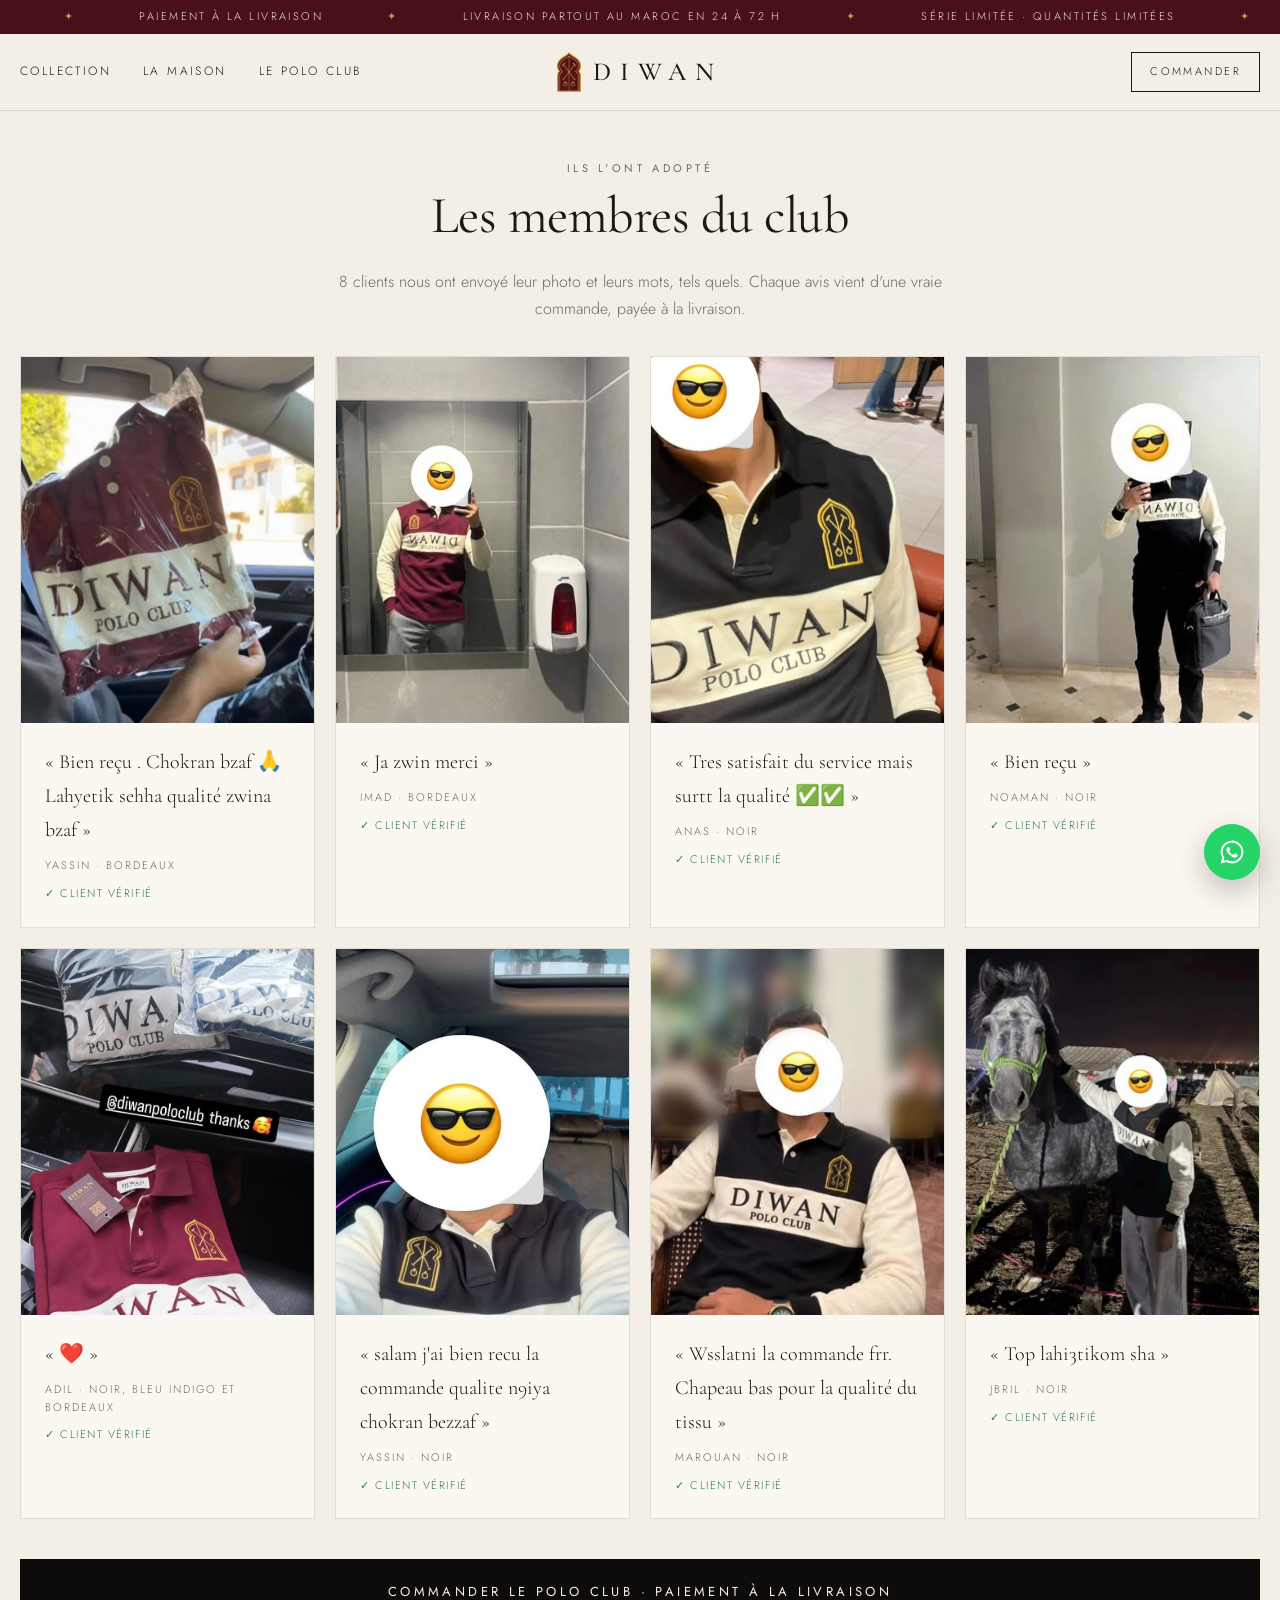
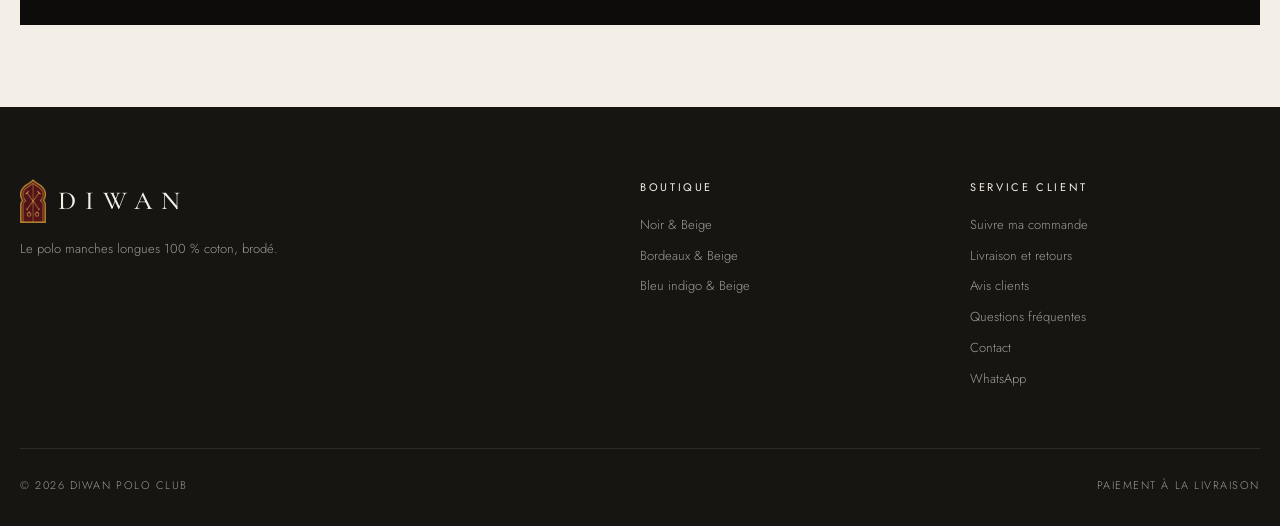
==== commit a4c29591: "Suivi de commande : page suivi.html (monuments du Maroc en fond), code DW-XXXXXX par commande lu dan" ====
--- a/avis.html
+++ b/avis.html
@@ -12,7 +12,7 @@
   <link rel="preconnect" href="https://fonts.googleapis.com">
   <link rel="preconnect" href="https://fonts.gstatic.com" crossorigin>
   <link href="https://fonts.googleapis.com/css2?family=Cormorant+Garamond:ital,wght@0,400;0,500;0,600;1,400&family=Jost:wght@300;400;500&display=swap" rel="stylesheet">
-  <link rel="stylesheet" href="css/style.css?v=61">
+  <link rel="stylesheet" href="css/style.css?v=64">
 </head>
 <body data-page="avis">
 
@@ -58,7 +58,7 @@
         </div>
         <div>
           <h4>Service client</h4>
-          <ul><li><a href="livraison-retours.html">Livraison et retours</a></li><li><a href="avis.html">Avis clients</a></li><li><a href="faq.html">Questions fréquentes</a></li><li><a href="contact.html">Contact</a></li><li><a class="lien-wa" href="#">WhatsApp</a></li></ul>
+          <ul><li><a href="suivi.html">Suivre ma commande</a></li><li><a href="livraison-retours.html">Livraison et retours</a></li><li><a href="avis.html">Avis clients</a></li><li><a href="faq.html">Questions fréquentes</a></li><li><a href="contact.html">Contact</a></li><li><a class="lien-wa" href="#">WhatsApp</a></li></ul>
         </div>
       </div>
       <div class="pied-bas"><span>© <span data-annee></span> DIWAN POLO CLUB</span><span>Paiement à la livraison</span></div>
@@ -69,7 +69,7 @@
     <svg viewBox="0 0 32 32"><path d="M16 3a13 13 0 0 0-11.2 19.6L3 29l6.6-1.7A13 13 0 1 0 16 3zm0 23.7a10.7 10.7 0 0 1-5.5-1.5l-.4-.2-3.9 1 1-3.8-.2-.4A10.7 10.7 0 1 1 16 26.7zm5.9-8c-.3-.2-1.9-.9-2.2-1s-.5-.2-.7.2-.8 1-1 1.2-.4.2-.7.1a8.8 8.8 0 0 1-4.4-3.8c-.3-.6.3-.5 1-1.7.1-.2 0-.4 0-.5l-1-2.4c-.3-.6-.5-.5-.7-.5h-.6a1.2 1.2 0 0 0-.9.4 3.6 3.6 0 0 0-1.1 2.7 6.3 6.3 0 0 0 1.3 3.3 14.4 14.4 0 0 0 5.5 4.9c2 .9 2.8 1 3.9.8a3.3 3.3 0 0 0 2.1-1.5 2.7 2.7 0 0 0 .2-1.5c-.1-.1-.3-.2-.6-.3z"/></svg>
   </a>
 
-  <script src="js/config.js?v=61"></script>
-  <script src="js/app.js?v=61"></script>
+  <script src="js/config.js?v=64"></script>
+  <script src="js/app.js?v=64"></script>
 </body>
 </html>
--- a/css/style.css
+++ b/css/style.css
@@ -688,3 +688,6 @@
 .avis-page-tete p { color: var(--gris); }
 .avis-toutes { margin-bottom: 40px; }
 @media (max-width: 899px) { .avis-toutes { grid-template-columns: repeat(2, 1fr); gap: 12px; } .avis-toutes .avis-carte figcaption { padding: 14px; } .avis-toutes .avis-carte p { font-size: 16px; margin-bottom: 10px; } }
+
+/* Remise du Club reconnue au numéro de téléphone */
+.remise-club { margin-top: 8px; padding: 10px 12px; background: rgba(184, 151, 90, .14); border-left: 2px solid var(--or); font-size: 13px; color: var(--texte, #0d0c0a); }
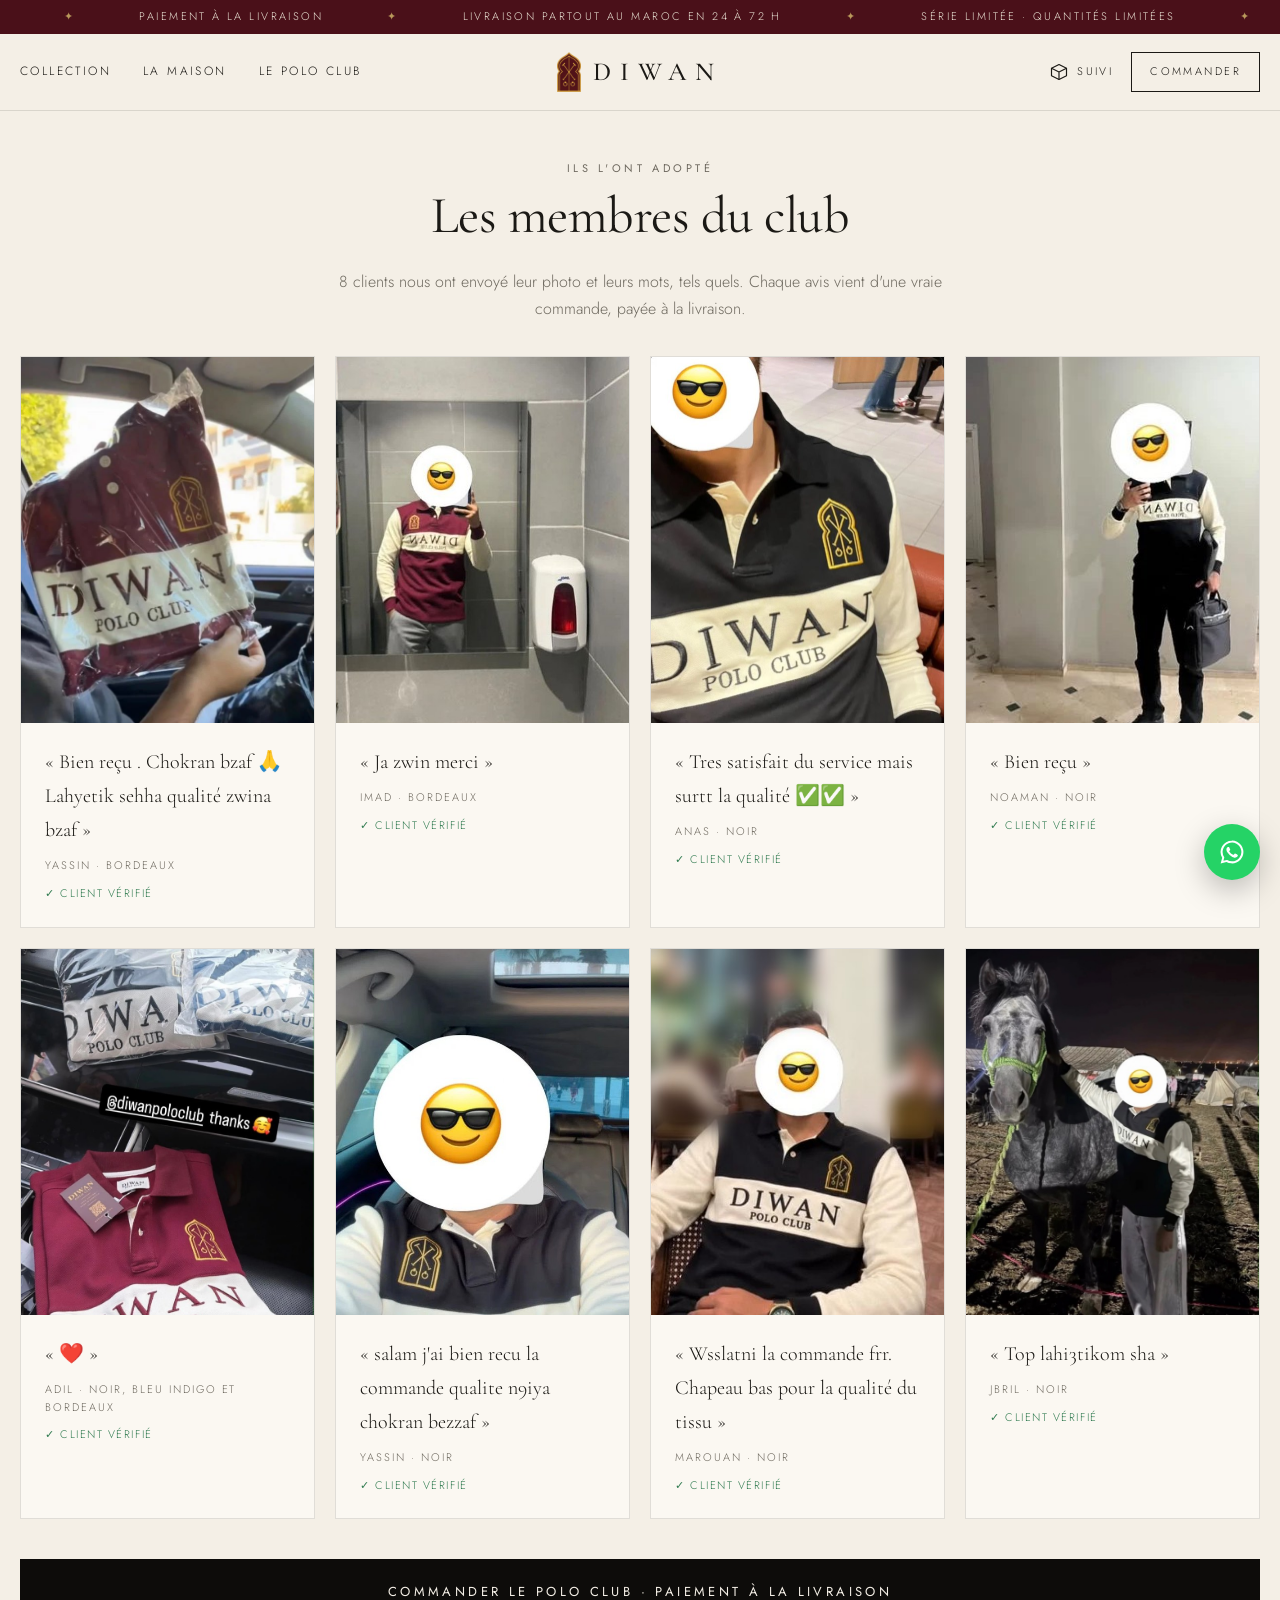
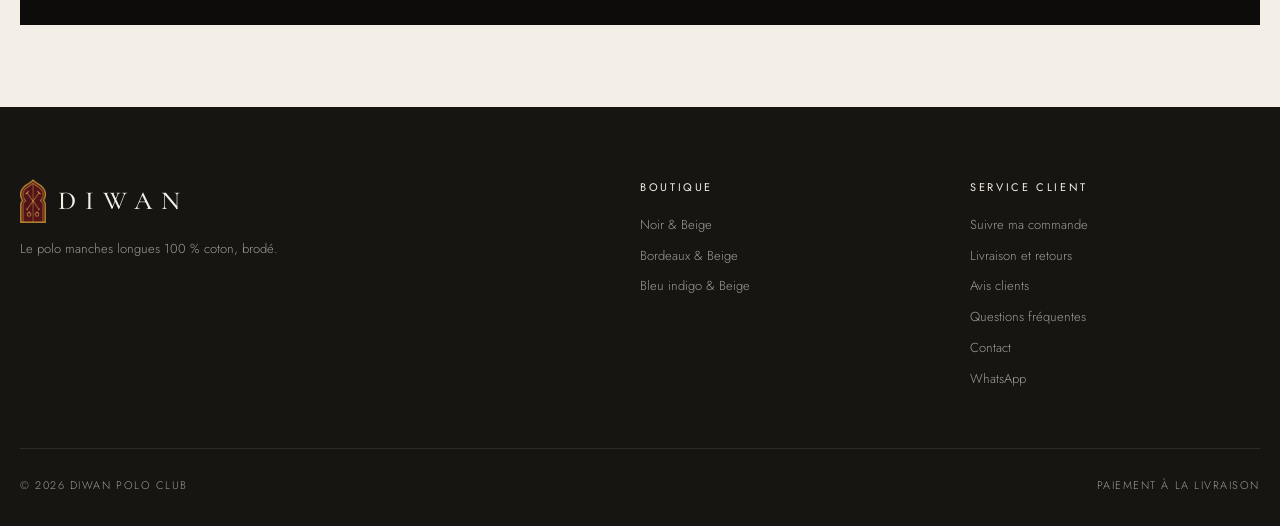
==== commit 8849891b: "Lien « Suivi » (icône colis) en haut de toutes les pages, vers la page de suivi de commande Co-Autho" ====
--- a/avis.html
+++ b/avis.html
@@ -12,7 +12,7 @@
   <link rel="preconnect" href="https://fonts.googleapis.com">
   <link rel="preconnect" href="https://fonts.gstatic.com" crossorigin>
   <link href="https://fonts.googleapis.com/css2?family=Cormorant+Garamond:ital,wght@0,400;0,500;0,600;1,400&family=Jost:wght@300;400;500&display=swap" rel="stylesheet">
-  <link rel="stylesheet" href="css/style.css?v=64">
+  <link rel="stylesheet" href="css/style.css?v=65">
 </head>
 <body data-page="avis">
 
@@ -29,7 +29,7 @@
         <img class="embleme" src="assets/logo.png" alt="" width="239" height="400">
         <span>DIWAN</span>
       </a>
-      <div class="entete-droite"><a href="produit.html" class="btn-entete"><span>Commander</span></a></div>
+      <div class="entete-droite"><a href="suivi.html" class="lien-suivi" aria-label="Suivre ma commande" title="Suivre ma commande"><svg viewBox="0 0 24 24" aria-hidden="true"><path d="M3 7.5 12 3l9 4.5v9L12 21l-9-4.5z"/><path d="M3 7.5 12 12l9-4.5M12 12v9"/></svg><span>Suivi</span></a><a href="produit.html" class="btn-entete"><span>Commander</span></a></div>
     </div>
   </header>
 
@@ -69,7 +69,7 @@
     <svg viewBox="0 0 32 32"><path d="M16 3a13 13 0 0 0-11.2 19.6L3 29l6.6-1.7A13 13 0 1 0 16 3zm0 23.7a10.7 10.7 0 0 1-5.5-1.5l-.4-.2-3.9 1 1-3.8-.2-.4A10.7 10.7 0 1 1 16 26.7zm5.9-8c-.3-.2-1.9-.9-2.2-1s-.5-.2-.7.2-.8 1-1 1.2-.4.2-.7.1a8.8 8.8 0 0 1-4.4-3.8c-.3-.6.3-.5 1-1.7.1-.2 0-.4 0-.5l-1-2.4c-.3-.6-.5-.5-.7-.5h-.6a1.2 1.2 0 0 0-.9.4 3.6 3.6 0 0 0-1.1 2.7 6.3 6.3 0 0 0 1.3 3.3 14.4 14.4 0 0 0 5.5 4.9c2 .9 2.8 1 3.9.8a3.3 3.3 0 0 0 2.1-1.5 2.7 2.7 0 0 0 .2-1.5c-.1-.1-.3-.2-.6-.3z"/></svg>
   </a>
 
-  <script src="js/config.js?v=64"></script>
-  <script src="js/app.js?v=64"></script>
+  <script src="js/config.js?v=65"></script>
+  <script src="js/app.js?v=65"></script>
 </body>
 </html>
--- a/css/style.css
+++ b/css/style.css
@@ -58,7 +58,11 @@
 .nav a { position: relative; }
 .nav a::after { content: ""; position: absolute; left: 0; bottom: -4px; height: 1px; width: 0; background: currentColor; transition: width 0.4s var(--ease); }
 .nav a:hover::after { width: 100%; }
-.entete-droite { display: flex; justify-content: flex-end; }
+.entete-droite { display: flex; justify-content: flex-end; align-items: center; gap: 18px; }
+/* Lien vers la page de suivi de commande, à côté de « Commander » */
+.lien-suivi { display: inline-flex; align-items: center; gap: 8px; font-size: 11px; letter-spacing: .22em; text-transform: uppercase; }
+.lien-suivi svg { width: 20px; height: 20px; fill: none; stroke: currentColor; stroke-width: 1.4; stroke-linejoin: round; }
+@media (max-width: 899px) { .lien-suivi span { display: none; } .entete-droite { gap: 12px; } }
 .btn-entete { font-size: 11px; letter-spacing: 0.22em; text-transform: uppercase; border: 1px solid currentColor; padding: 10px 18px; transition: 0.3s; }
 .btn-entete:hover { background: currentColor; }
 .btn-entete:hover span { color: var(--noir); }
